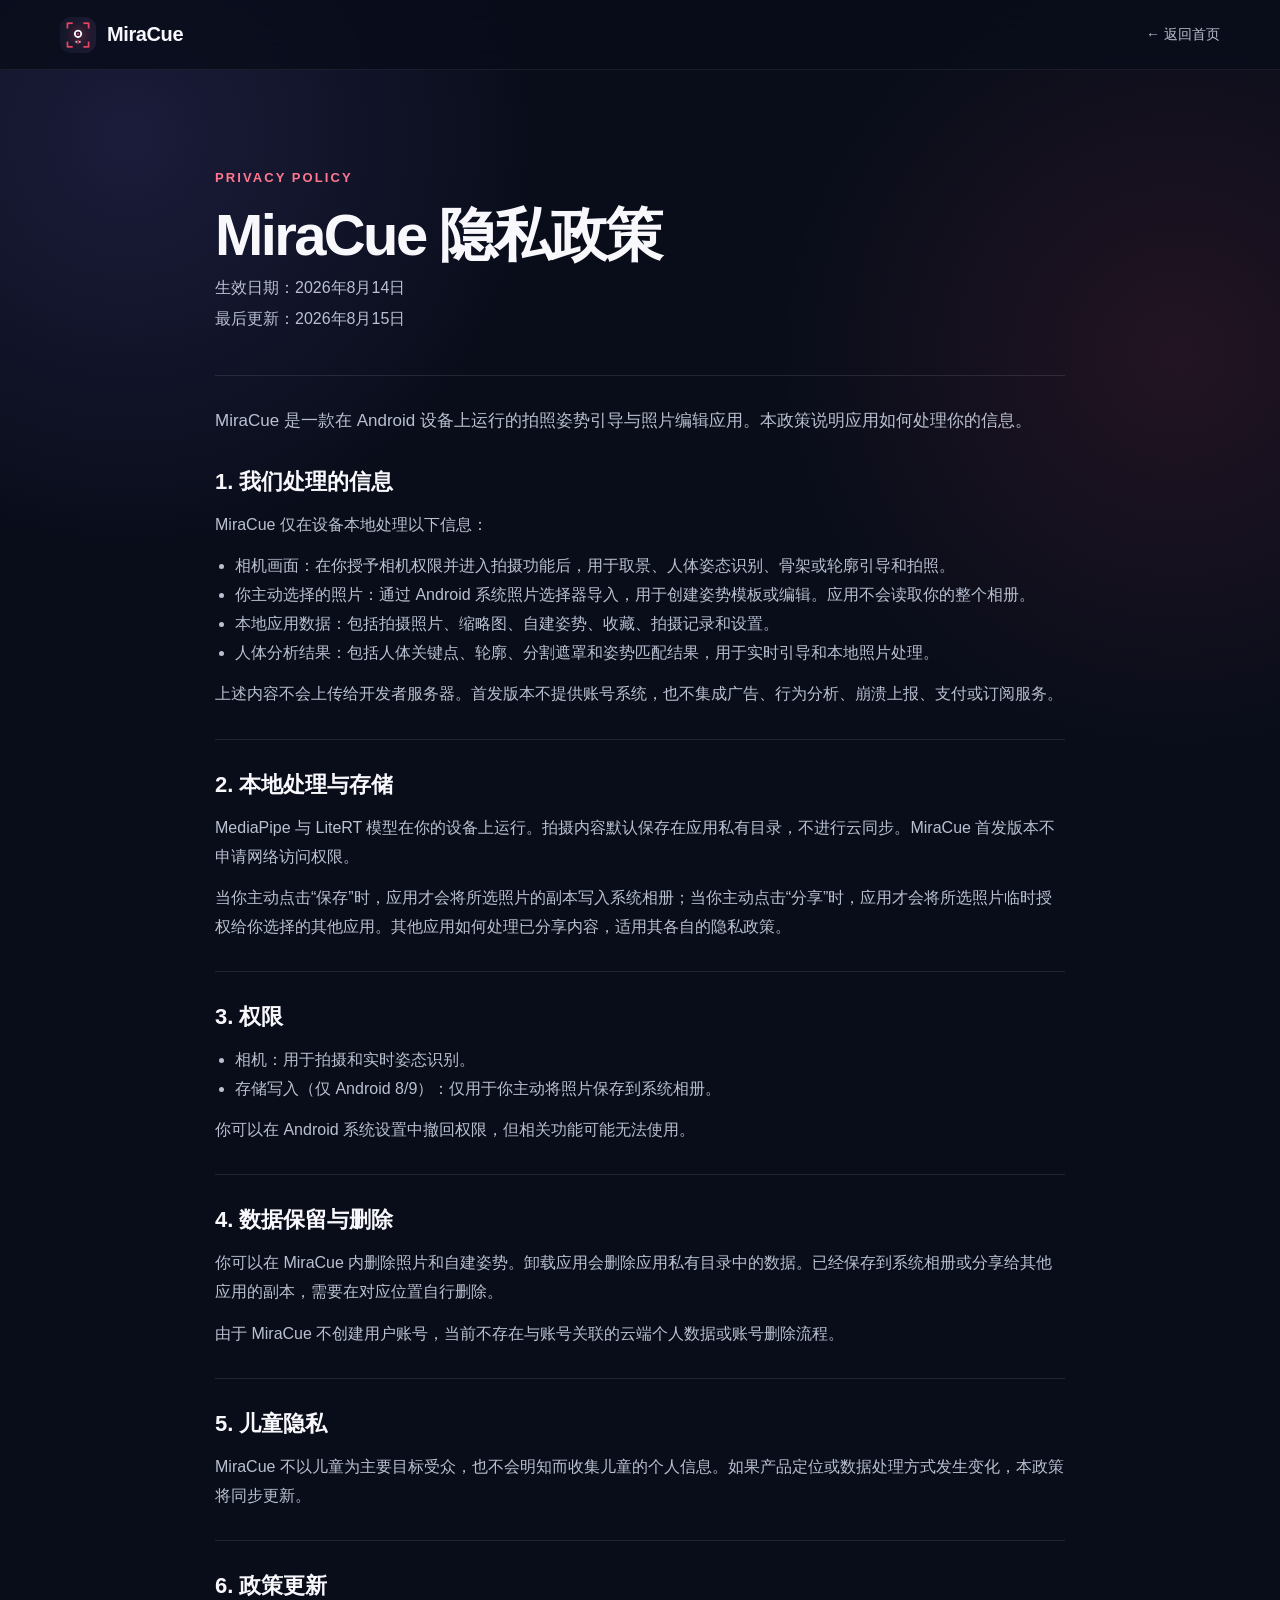
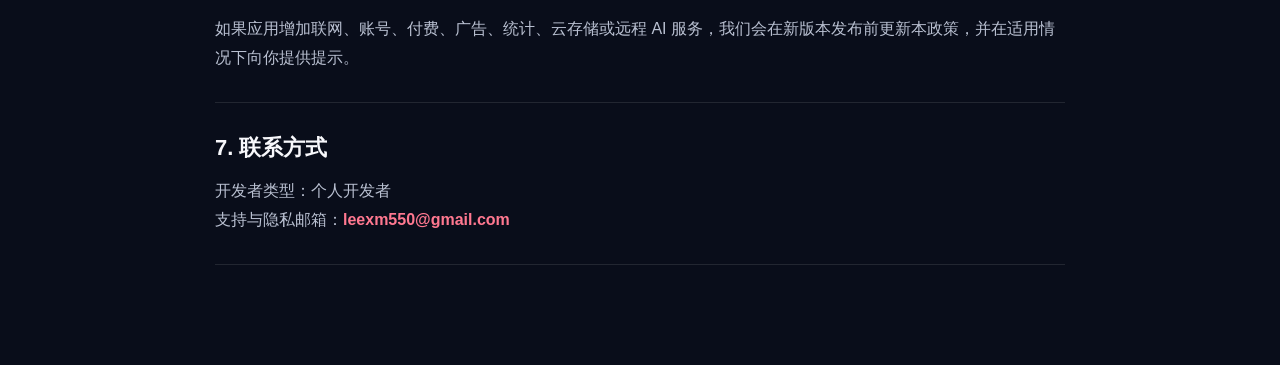
==== privacy.html @ ef902da7 "Publish MiraCue website" ====
<!doctype html>
<html lang="zh-CN">
  <head>
    <meta charset="utf-8" />
    <meta name="viewport" content="width=device-width, initial-scale=1" />
    <title>隐私政策｜MiraCue</title>
    <meta name="description" content="MiraCue 隐私政策：相机画面、照片、人体关键点、轮廓和编辑结果均在设备本地处理。" />
    <link rel="icon" href="./icon.png" />
    <link rel="stylesheet" href="./styles.css" />
  </head>
  <body class="policy-page">
    <header class="site-header policy-header">
      <a class="brand" href="./" aria-label="返回 MiraCue 首页"><img src="./icon.png" width="36" height="36" alt="" /><span>MiraCue</span></a>
      <a class="back-link" href="./">← 返回首页</a>
    </header>

    <article class="policy-shell">
      <header class="policy-hero">
        <p class="eyebrow">PRIVACY POLICY</p>
        <h1>MiraCue 隐私政策</h1>
        <p>生效日期：2026年8月14日</p>
        <p>最后更新：2026年8月15日</p>
      </header>
      <div class="policy-content">
        <p class="policy-intro">MiraCue 是一款在 Android 设备上运行的拍照姿势引导与照片编辑应用。本政策说明应用如何处理你的信息。</p>
        <section>
          <h2>1. 我们处理的信息</h2>
          <p>MiraCue 仅在设备本地处理以下信息：</p>
          <ul>
            <li>相机画面：在你授予相机权限并进入拍摄功能后，用于取景、人体姿态识别、骨架或轮廓引导和拍照。</li>
            <li>你主动选择的照片：通过 Android 系统照片选择器导入，用于创建姿势模板或编辑。应用不会读取你的整个相册。</li>
            <li>本地应用数据：包括拍摄照片、缩略图、自建姿势、收藏、拍摄记录和设置。</li>
            <li>人体分析结果：包括人体关键点、轮廓、分割遮罩和姿势匹配结果，用于实时引导和本地照片处理。</li>
          </ul>
          <p>上述内容不会上传给开发者服务器。首发版本不提供账号系统，也不集成广告、行为分析、崩溃上报、支付或订阅服务。</p>
        </section>
        <section>
          <h2>2. 本地处理与存储</h2>
          <p>MediaPipe 与 LiteRT 模型在你的设备上运行。拍摄内容默认保存在应用私有目录，不进行云同步。MiraCue 首发版本不申请网络访问权限。</p>
          <p>当你主动点击“保存”时，应用才会将所选照片的副本写入系统相册；当你主动点击“分享”时，应用才会将所选照片临时授权给你选择的其他应用。其他应用如何处理已分享内容，适用其各自的隐私政策。</p>
        </section>
        <section>
          <h2>3. 权限</h2>
          <ul><li>相机：用于拍摄和实时姿态识别。</li><li>存储写入（仅 Android 8/9）：仅用于你主动将照片保存到系统相册。</li></ul>
          <p>你可以在 Android 系统设置中撤回权限，但相关功能可能无法使用。</p>
        </section>
        <section>
          <h2>4. 数据保留与删除</h2>
          <p>你可以在 MiraCue 内删除照片和自建姿势。卸载应用会删除应用私有目录中的数据。已经保存到系统相册或分享给其他应用的副本，需要在对应位置自行删除。</p>
          <p>由于 MiraCue 不创建用户账号，当前不存在与账号关联的云端个人数据或账号删除流程。</p>
        </section>
        <section><h2>5. 儿童隐私</h2><p>MiraCue 不以儿童为主要目标受众，也不会明知而收集儿童的个人信息。如果产品定位或数据处理方式发生变化，本政策将同步更新。</p></section>
        <section><h2>6. 政策更新</h2><p>如果应用增加联网、账号、付费、广告、统计、云存储或远程 AI 服务，我们会在新版本发布前更新本政策，并在适用情况下向你提供提示。</p></section>
        <section class="policy-contact"><h2>7. 联系方式</h2><p>开发者类型：个人开发者<br />支持与隐私邮箱：<a href="mailto:leexm550@gmail.com">leexm550@gmail.com</a></p></section>
      </div>
    </article>
  </body>
</html>
---- styles.css ----
:root{--ink:#f8f8fc;--muted:#b9c0d1;--night:#090d1a;--soft:#11172a;--line:rgba(255,255,255,.1);--coral:#f04b67;--coral-light:#ff7890;--violet:#7568da;--shadow:0 24px 70px rgba(0,0,0,.34)}
*{box-sizing:border-box}html{scroll-behavior:smooth}body{margin:0;color:var(--ink);background:radial-gradient(circle at 10% 7%,rgba(117,104,218,.17),transparent 26rem),radial-gradient(circle at 92% 18%,rgba(240,75,103,.11),transparent 25rem),var(--night);font-family:Arial,"PingFang SC","Microsoft YaHei",sans-serif;-webkit-font-smoothing:antialiased}a{color:inherit;text-decoration:none}.shell{width:min(1160px,calc(100% - 48px));margin:0 auto}
.site-header{position:sticky;z-index:50;top:0;width:100%;min-height:70px;margin:0;padding:0 max(24px,calc((100vw - 1160px)/2));display:flex;align-items:center;justify-content:space-between;gap:28px;border-bottom:1px solid rgba(255,255,255,.07);background:rgba(9,13,26,.82);backdrop-filter:blur(18px)}.brand{display:inline-flex;align-items:center;gap:11px;font-size:20px;font-weight:800;letter-spacing:-.02em}.brand img,.closing img{border-radius:11px}.site-header nav,.footer-links{display:flex;align-items:center;gap:30px}.site-header nav a,.footer-links a{color:var(--muted);font-size:14px}.site-header nav a:hover,.footer-links a:hover,.text-link:hover,.back-link:hover{color:#fff}.nav-contact{padding:9px 15px;border:1px solid rgba(255,255,255,.14);border-radius:999px}
.hero{min-height:calc(100svh - 70px);padding:80px 0 64px;display:grid;grid-template-columns:minmax(0,1.06fr) minmax(360px,.94fr);align-items:center;gap:62px}.eyebrow{margin:0 0 18px;color:var(--coral-light);font-size:13px;font-weight:800;letter-spacing:.16em;text-transform:uppercase}.hero h1{max-width:680px;margin:0;font-size:clamp(46px,6.4vw,82px);line-height:1.03;letter-spacing:-.055em}.hero h1 span{color:var(--coral-light)}.hero-lead{max-width:620px;margin:25px 0 0;color:var(--muted);font-size:18px;line-height:1.82}.hero-actions{display:flex;flex-wrap:wrap;gap:13px;margin-top:32px}.button{min-height:49px;padding:0 22px;display:inline-flex;align-items:center;justify-content:center;border:1px solid var(--line);border-radius:14px;font-size:15px;font-weight:750;transition:transform .18s ease}.button:hover{transform:translateY(-2px)}.button-primary{border-color:transparent;background:linear-gradient(135deg,var(--coral-light),var(--coral));box-shadow:0 12px 32px rgba(240,75,103,.28)}.button-secondary{background:rgba(255,255,255,.035)}.trust-list{margin:31px 0 0;padding:0;display:flex;flex-wrap:wrap;gap:10px 20px;list-style:none;color:#d6dae6;font-size:13px}.trust-list li:before{content:"✓";margin-right:7px;color:var(--coral-light);font-weight:900}
.hero-visual{position:relative;min-height:650px;display:grid;place-items:center}.visual-glow{position:absolute;border-radius:50%;filter:blur(8px);opacity:.75}.visual-glow-coral{width:230px;height:230px;right:0;top:64px;background:rgba(240,75,103,.18)}.visual-glow-violet{width:270px;height:270px;left:-25px;bottom:70px;background:rgba(117,104,218,.17)}.phone{position:relative;z-index:3;width:326px;height:638px;padding:10px;overflow:hidden;border:1px solid rgba(255,255,255,.23);border-radius:48px;background:#05070e;box-shadow:var(--shadow);transform:rotate(2.5deg)}.phone-speaker{position:absolute;z-index:8;width:84px;height:22px;left:50%;top:17px;border-radius:999px;background:#05070e;transform:translateX(-50%)}.camera-ui{position:relative;width:100%;height:100%;overflow:hidden;border-radius:39px;background:linear-gradient(rgba(11,14,26,.25),rgba(11,14,26,.65)),radial-gradient(circle at 57% 34%,#576077 0,#2b3040 26%,#161a26 64%,#0d101b 100%)}.camera-status{position:absolute;z-index:4;top:42px;left:20px;right:20px;display:flex;align-items:center;justify-content:space-between;font-size:11px}.camera-status i{display:inline-block;width:7px;height:7px;margin-right:5px;border-radius:50%;background:#63e6a7;box-shadow:0 0 12px #63e6a7}.camera-status b{padding:6px 10px;border:1px solid rgba(255,255,255,.16);border-radius:999px;background:rgba(5,7,14,.38);font-weight:400}.role-guides{position:absolute;z-index:5;top:82px;left:16px;right:16px;display:grid;grid-template-columns:1fr 1fr;gap:7px}.role-guides span{padding:7px 8px;border-radius:8px;background:rgba(8,11,20,.68);font-size:10px;text-align:center}.pose-stage{position:absolute;inset:123px 32px 150px}.frame-corner{position:absolute;width:30px;height:30px;border-color:rgba(255,255,255,.62);border-style:solid}.corner-tl{top:0;left:0;border-width:2px 0 0 2px}.corner-tr{top:0;right:0;border-width:2px 2px 0 0}.corner-bl{bottom:0;left:0;border-width:0 0 2px 2px}.corner-br{right:0;bottom:0;border-width:0 2px 2px 0}.silhouette{position:absolute;width:134px;height:330px;left:50%;top:12px;transform:translateX(-50%) rotate(-2deg)}.silhouette i{position:absolute;display:block;border:3px solid rgba(255,255,255,.86);box-shadow:0 0 11px rgba(255,255,255,.22)}.silhouette-head{width:50px;height:60px;left:41px;top:0;border-radius:48%}.silhouette-body{width:78px;height:148px;left:29px;top:59px;border-radius:45%}.silhouette-arm,.silhouette-leg{width:23px;border-radius:999px}.silhouette-arm{height:130px;top:72px}.arm-left{left:11px;transform:rotate(20deg)}.arm-right{right:10px;transform:rotate(-32deg)}.silhouette-leg{height:156px;top:190px}.leg-left{left:39px;transform:rotate(4deg)}.leg-right{right:35px;transform:rotate(-8deg)}.match-score{position:absolute;z-index:6;left:50%;bottom:-8px;padding:8px 12px;border:1px solid rgba(255,255,255,.14);border-radius:999px;background:rgba(5,7,14,.64);font-size:12px;text-align:center;transform:translateX(-50%)}.match-score strong,.match-score span{display:block}.camera-controls{position:absolute;z-index:5;left:21px;right:21px;bottom:27px;display:grid;grid-template-columns:1fr 76px 1fr;align-items:center;text-align:center;color:rgba(255,255,255,.75);font-size:10px}.shutter{width:68px;height:68px;margin:auto;border:5px solid #fff;border-radius:50%}.voice-card{position:absolute;z-index:7;right:-26px;bottom:78px;width:185px;padding:16px;border:1px solid rgba(255,255,255,.14);border-radius:17px;background:rgba(25,31,52,.92);box-shadow:0 18px 50px rgba(0,0,0,.26);transform:rotate(-2.5deg)}.voice-card p{margin:9px 0 0;font-size:12px}.voice-bars{height:20px;display:flex;align-items:center;gap:4px}.voice-bars i{width:3px;border-radius:4px;background:var(--coral-light);animation:pulse 1.1s ease-in-out infinite alternate}.voice-bars i:nth-child(1){height:8px}.voice-bars i:nth-child(2){height:17px}.voice-bars i:nth-child(3){height:12px}.voice-bars i:nth-child(4){height:20px}.voice-bars i:nth-child(5){height:10px}@keyframes pulse{to{transform:scaleY(.45);opacity:.55}}
.manifesto{padding:100px 0;border-top:1px solid var(--line);border-bottom:1px solid var(--line);text-align:center}.manifesto>p{margin:0 0 16px;color:var(--coral-light);font-size:14px;font-weight:800}.manifesto h2{max-width:860px;margin:auto;color:#e5e7ee;font-size:clamp(28px,4vw,48px);line-height:1.35;letter-spacing:-.035em}.manifesto h2 span{color:var(--coral-light)}.features-section,.workflow-section,.privacy-section{padding:116px 0}.section-heading{max-width:720px;margin-bottom:50px}.section-heading h2,.workflow-copy h2,.privacy-copy h2,.closing h2,.policy-hero h1{margin:0;font-size:clamp(35px,5vw,58px);line-height:1.12;letter-spacing:-.045em}.section-heading>p:not(.eyebrow),.workflow-copy>p:not(.eyebrow),.privacy-copy>p:not(.eyebrow){margin:18px 0 0;color:var(--muted);font-size:17px;line-height:1.75}.feature-grid{display:grid;grid-template-columns:repeat(2,1fr);gap:16px}.feature-card{min-height:254px;padding:32px;border:1px solid var(--line);border-radius:24px;background:linear-gradient(145deg,rgba(255,255,255,.055),rgba(255,255,255,.018))}.feature-card>span{color:var(--coral-light);font-size:13px;font-weight:800}.feature-card h3{margin:38px 0 12px;font-size:25px}.feature-card p{margin:0;color:var(--muted);line-height:1.72}.workflow-section{background:rgba(255,255,255,.018)}.workflow-grid,.privacy-card{display:grid;grid-template-columns:.85fr 1.15fr;gap:80px;align-items:start}.workflow-list{margin:0;padding:0;list-style:none}.workflow-list li{position:relative;min-height:98px;padding:3px 0 25px 72px;border-bottom:1px solid var(--line)}.workflow-list li+li{padding-top:25px}.workflow-list li>span{position:absolute;left:0;top:3px;color:var(--coral-light);font-size:14px;font-weight:850}.workflow-list li+li>span{top:25px}.workflow-list strong{display:block;margin-bottom:7px;font-size:18px}.workflow-list li p{margin:0;color:var(--muted);line-height:1.65}.privacy-card{padding:54px;border:1px solid rgba(255,255,255,.11);border-radius:30px;background:radial-gradient(circle at 90% 10%,rgba(117,104,218,.15),transparent 20rem),var(--soft);box-shadow:var(--shadow)}.text-link{display:inline-block;margin-top:21px;color:var(--coral-light);font-weight:800}.privacy-list{margin:0;padding:0;display:grid;gap:13px}.privacy-list>div{padding:16px 18px;border:1px solid var(--line);border-radius:13px;background:rgba(255,255,255,.025)}.privacy-list dt{font-size:14px;font-weight:800}.privacy-list dt:before{content:"●";margin-right:11px;color:#62dfa5;font-size:10px}.privacy-list dd{margin:7px 0 0 22px;color:var(--muted);font-size:14px;line-height:1.6}.closing{padding:116px 24px;text-align:center}.closing .eyebrow{margin-top:20px}.closing p:not(.eyebrow){margin:20px auto 32px;color:var(--muted)}.site-footer{padding:36px 0;display:flex;align-items:center;justify-content:space-between;gap:30px;border-top:1px solid var(--line)}.site-footer>div:first-child>p{margin:10px 0 0;color:var(--muted);font-size:13px}.copyright{color:#7e8599;font-size:12px}
.policy-page{min-height:100vh}.policy-header{position:relative}.back-link{color:var(--muted);font-size:14px}.policy-shell{width:min(850px,calc(100% - 48px));margin:0 auto}.policy-hero{padding:100px 0 45px;border-bottom:1px solid var(--line)}.policy-hero p:not(.eyebrow){margin:10px 0 0;color:var(--muted)}.policy-intro{margin:22px 0 0;color:var(--muted);font-size:17px;line-height:1.75}.policy-content{padding:30px 0 100px}.policy-content section{padding:30px 0;border-bottom:1px solid var(--line)}.policy-content h2{margin:0 0 13px;font-size:22px}.policy-content p,.policy-content li{color:var(--muted);line-height:1.82}.policy-content p{margin:0}.policy-content section p+p{margin-top:12px}.policy-content ul{margin:12px 0;padding-left:20px}.policy-contact a{color:var(--coral-light);font-weight:750}
@media(max-width:960px){.site-header nav a:not(.nav-contact){display:none}.hero{grid-template-columns:1fr;padding-top:70px;text-align:center}.hero-copy,.hero-lead{margin-left:auto;margin-right:auto}.hero-actions,.trust-list{justify-content:center}.hero-visual{min-height:700px}.workflow-grid,.privacy-card{grid-template-columns:1fr;gap:42px}}
@media(max-width:700px){.shell,.policy-shell{width:min(100% - 32px,1160px)}.site-header{min-height:62px;padding:0 16px}.brand{font-size:18px}.nav-contact{padding:8px 12px}.hero{min-height:auto;padding:64px 0 25px;gap:30px}.hero h1{font-size:clamp(43px,14vw,62px)}.hero-lead{font-size:16px}.button{width:100%}.trust-list{display:grid;grid-template-columns:1fr 1fr;text-align:left}.hero-visual{min-height:600px;transform:scale(.9);margin:-28px 0}.voice-card{right:0}.manifesto,.features-section,.workflow-section,.privacy-section,.closing{padding-top:78px;padding-bottom:78px}.feature-grid{grid-template-columns:1fr}.feature-card{min-height:auto;padding:25px}.privacy-card{padding:30px 23px;border-radius:23px}.site-footer{align-items:flex-start;flex-direction:column}.footer-links{flex-wrap:wrap;gap:16px 22px}.policy-hero{padding-top:70px}}
@media(prefers-reduced-motion:reduce){html{scroll-behavior:auto}*,*:before,*:after{animation-duration:.01ms!important;animation-iteration-count:1!important;transition-duration:.01ms!important}}
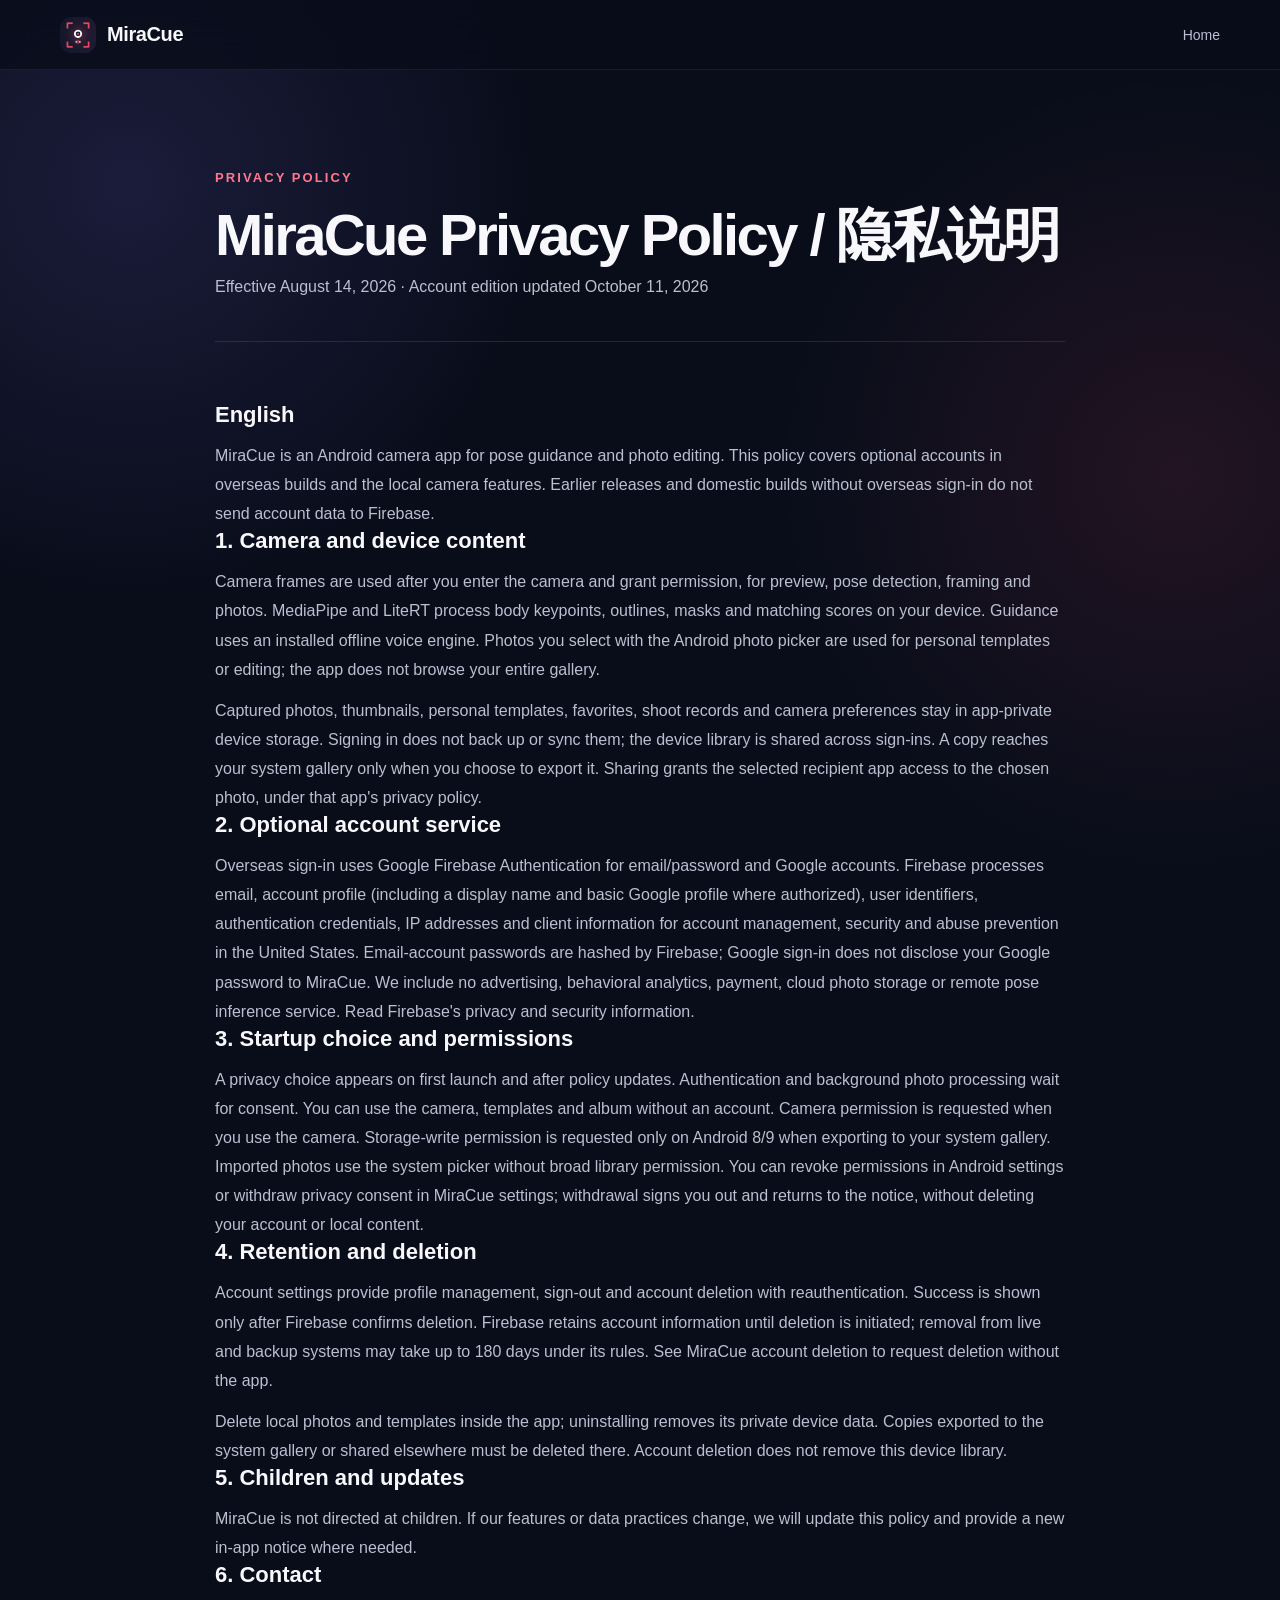
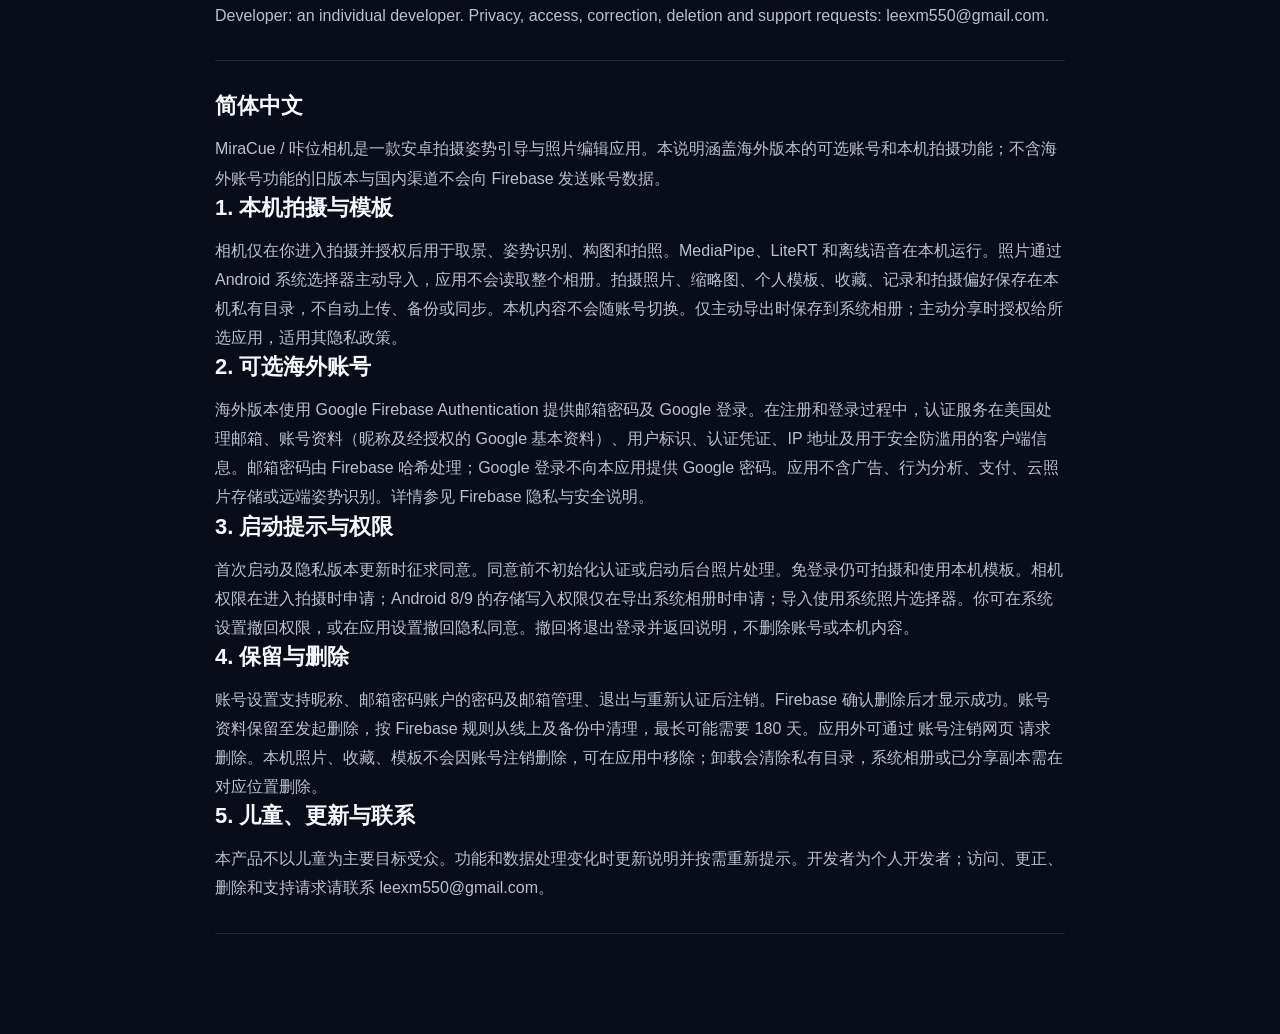
==== commit 2a0d1329: "Publish optional account privacy notice and account deletion request page" ====
--- a/privacy.html
+++ b/privacy.html
@@ -1,58 +1,19 @@
 <!doctype html>
-<html lang="zh-CN">
-  <head>
-    <meta charset="utf-8" />
-    <meta name="viewport" content="width=device-width, initial-scale=1" />
-    <title>隐私政策｜MiraCue</title>
-    <meta name="description" content="MiraCue 隐私政策：相机画面、照片、人体关键点、轮廓和编辑结果均在设备本地处理。" />
-    <link rel="icon" href="./icon.png" />
-    <link rel="stylesheet" href="./styles.css" />
-  </head>
-  <body class="policy-page">
-    <header class="site-header policy-header">
-      <a class="brand" href="./" aria-label="返回 MiraCue 首页"><img src="./icon.png" width="36" height="36" alt="" /><span>MiraCue</span></a>
-      <a class="back-link" href="./">← 返回首页</a>
-    </header>
-
-    <article class="policy-shell">
-      <header class="policy-hero">
-        <p class="eyebrow">PRIVACY POLICY</p>
-        <h1>MiraCue 隐私政策</h1>
-        <p>生效日期：2026年8月14日</p>
-        <p>最后更新：2026年8月15日</p>
-      </header>
-      <div class="policy-content">
-        <p class="policy-intro">MiraCue 是一款在 Android 设备上运行的拍照姿势引导与照片编辑应用。本政策说明应用如何处理你的信息。</p>
-        <section>
-          <h2>1. 我们处理的信息</h2>
-          <p>MiraCue 仅在设备本地处理以下信息：</p>
-          <ul>
-            <li>相机画面：在你授予相机权限并进入拍摄功能后，用于取景、人体姿态识别、骨架或轮廓引导和拍照。</li>
-            <li>你主动选择的照片：通过 Android 系统照片选择器导入，用于创建姿势模板或编辑。应用不会读取你的整个相册。</li>
-            <li>本地应用数据：包括拍摄照片、缩略图、自建姿势、收藏、拍摄记录和设置。</li>
-            <li>人体分析结果：包括人体关键点、轮廓、分割遮罩和姿势匹配结果，用于实时引导和本地照片处理。</li>
-          </ul>
-          <p>上述内容不会上传给开发者服务器。首发版本不提供账号系统，也不集成广告、行为分析、崩溃上报、支付或订阅服务。</p>
-        </section>
-        <section>
-          <h2>2. 本地处理与存储</h2>
-          <p>MediaPipe 与 LiteRT 模型在你的设备上运行。拍摄内容默认保存在应用私有目录，不进行云同步。MiraCue 首发版本不申请网络访问权限。</p>
-          <p>当你主动点击“保存”时，应用才会将所选照片的副本写入系统相册；当你主动点击“分享”时，应用才会将所选照片临时授权给你选择的其他应用。其他应用如何处理已分享内容，适用其各自的隐私政策。</p>
-        </section>
-        <section>
-          <h2>3. 权限</h2>
-          <ul><li>相机：用于拍摄和实时姿态识别。</li><li>存储写入（仅 Android 8/9）：仅用于你主动将照片保存到系统相册。</li></ul>
-          <p>你可以在 Android 系统设置中撤回权限，但相关功能可能无法使用。</p>
-        </section>
-        <section>
-          <h2>4. 数据保留与删除</h2>
-          <p>你可以在 MiraCue 内删除照片和自建姿势。卸载应用会删除应用私有目录中的数据。已经保存到系统相册或分享给其他应用的副本，需要在对应位置自行删除。</p>
-          <p>由于 MiraCue 不创建用户账号，当前不存在与账号关联的云端个人数据或账号删除流程。</p>
-        </section>
-        <section><h2>5. 儿童隐私</h2><p>MiraCue 不以儿童为主要目标受众，也不会明知而收集儿童的个人信息。如果产品定位或数据处理方式发生变化，本政策将同步更新。</p></section>
-        <section><h2>6. 政策更新</h2><p>如果应用增加联网、账号、付费、广告、统计、云存储或远程 AI 服务，我们会在新版本发布前更新本政策，并在适用情况下向你提供提示。</p></section>
-        <section class="policy-contact"><h2>7. 联系方式</h2><p>开发者类型：个人开发者<br />支持与隐私邮箱：<a href="mailto:leexm550@gmail.com">leexm550@gmail.com</a></p></section>
-      </div>
-    </article>
-  </body>
-</html>
+<html lang="en">
+<head><meta charset="utf-8"><meta name="viewport" content="width=device-width, initial-scale=1"><title>MiraCue Privacy Policy / 隐私说明</title><link rel="icon" href="./icon.png"><link rel="stylesheet" href="./styles.css"></head>
+<body class="policy-page"><header class="site-header policy-header"><a class="brand" href="./"><img src="./icon.png" width="36" height="36" alt=""><span>MiraCue</span></a><a class="back-link" href="./">Home</a></header>
+<article class="policy-shell"><header class="policy-hero"><p class="eyebrow">PRIVACY POLICY</p><h1>MiraCue Privacy Policy / 隐私说明</h1><p>Effective August 14, 2026 · Account edition updated October 11, 2026</p></header><div class="policy-content">
+<section lang="en"><h2>English</h2><p>MiraCue is an Android camera app for pose guidance and photo editing. This policy covers optional accounts in overseas builds and the local camera features. Earlier releases and domestic builds without overseas sign-in do not send account data to Firebase.</p>
+<h2>1. Camera and device content</h2><p>Camera frames are used after you enter the camera and grant permission, for preview, pose detection, framing and photos. MediaPipe and LiteRT process body keypoints, outlines, masks and matching scores on your device. Guidance uses an installed offline voice engine. Photos you select with the Android photo picker are used for personal templates or editing; the app does not browse your entire gallery.</p><p>Captured photos, thumbnails, personal templates, favorites, shoot records and camera preferences stay in app-private device storage. Signing in does not back up or sync them; the device library is shared across sign-ins. A copy reaches your system gallery only when you choose to export it. Sharing grants the selected recipient app access to the chosen photo, under that app's privacy policy.</p>
+<h2>2. Optional account service</h2><p>Overseas sign-in uses Google Firebase Authentication for email/password and Google accounts. Firebase processes email, account profile (including a display name and basic Google profile where authorized), user identifiers, authentication credentials, IP addresses and client information for account management, security and abuse prevention in the United States. Email-account passwords are hashed by Firebase; Google sign-in does not disclose your Google password to MiraCue. We include no advertising, behavioral analytics, payment, cloud photo storage or remote pose inference service. Read <a href="https://firebase.google.com/support/privacy">Firebase's privacy and security information</a>.</p>
+<h2>3. Startup choice and permissions</h2><p>A privacy choice appears on first launch and after policy updates. Authentication and background photo processing wait for consent. You can use the camera, templates and album without an account. Camera permission is requested when you use the camera. Storage-write permission is requested only on Android 8/9 when exporting to your system gallery. Imported photos use the system picker without broad library permission. You can revoke permissions in Android settings or withdraw privacy consent in MiraCue settings; withdrawal signs you out and returns to the notice, without deleting your account or local content.</p>
+<h2>4. Retention and deletion</h2><p>Account settings provide profile management, sign-out and account deletion with reauthentication. Success is shown only after Firebase confirms deletion. Firebase retains account information until deletion is initiated; removal from live and backup systems may take up to 180 days under its rules. See <a href="./account-deletion.html">MiraCue account deletion</a> to request deletion without the app.</p><p>Delete local photos and templates inside the app; uninstalling removes its private device data. Copies exported to the system gallery or shared elsewhere must be deleted there. Account deletion does not remove this device library.</p>
+<h2>5. Children and updates</h2><p>MiraCue is not directed at children. If our features or data practices change, we will update this policy and provide a new in-app notice where needed.</p>
+<h2>6. Contact</h2><p>Developer: an individual developer. Privacy, access, correction, deletion and support requests: <a href="mailto:leexm550@gmail.com">leexm550@gmail.com</a>.</p></section>
+<section lang="zh-CN"><h2>简体中文</h2><p>MiraCue / 咔位相机是一款安卓拍摄姿势引导与照片编辑应用。本说明涵盖海外版本的可选账号和本机拍摄功能；不含海外账号功能的旧版本与国内渠道不会向 Firebase 发送账号数据。</p>
+<h2>1. 本机拍摄与模板</h2><p>相机仅在你进入拍摄并授权后用于取景、姿势识别、构图和拍照。MediaPipe、LiteRT 和离线语音在本机运行。照片通过 Android 系统选择器主动导入，应用不会读取整个相册。拍摄照片、缩略图、个人模板、收藏、记录和拍摄偏好保存在本机私有目录，不自动上传、备份或同步。本机内容不会随账号切换。仅主动导出时保存到系统相册；主动分享时授权给所选应用，适用其隐私政策。</p>
+<h2>2. 可选海外账号</h2><p>海外版本使用 Google Firebase Authentication 提供邮箱密码及 Google 登录。在注册和登录过程中，认证服务在美国处理邮箱、账号资料（昵称及经授权的 Google 基本资料）、用户标识、认证凭证、IP 地址及用于安全防滥用的客户端信息。邮箱密码由 Firebase 哈希处理；Google 登录不向本应用提供 Google 密码。应用不含广告、行为分析、支付、云照片存储或远端姿势识别。详情参见 <a href="https://firebase.google.com/support/privacy">Firebase 隐私与安全说明</a>。</p>
+<h2>3. 启动提示与权限</h2><p>首次启动及隐私版本更新时征求同意。同意前不初始化认证或启动后台照片处理。免登录仍可拍摄和使用本机模板。相机权限在进入拍摄时申请；Android 8/9 的存储写入权限仅在导出系统相册时申请；导入使用系统照片选择器。你可在系统设置撤回权限，或在应用设置撤回隐私同意。撤回将退出登录并返回说明，不删除账号或本机内容。</p>
+<h2>4. 保留与删除</h2><p>账号设置支持昵称、邮箱密码账户的密码及邮箱管理、退出与重新认证后注销。Firebase 确认删除后才显示成功。账号资料保留至发起删除，按 Firebase 规则从线上及备份中清理，最长可能需要 180 天。应用外可通过 <a href="./account-deletion.html">账号注销网页</a> 请求删除。本机照片、收藏、模板不会因账号注销删除，可在应用中移除；卸载会清除私有目录，系统相册或已分享副本需在对应位置删除。</p>
+<h2>5. 儿童、更新与联系</h2><p>本产品不以儿童为主要目标受众。功能和数据处理变化时更新说明并按需重新提示。开发者为个人开发者；访问、更正、删除和支持请求请联系 <a href="mailto:leexm550@gmail.com">leexm550@gmail.com</a>。</p></section>
+</div></article></body></html>
